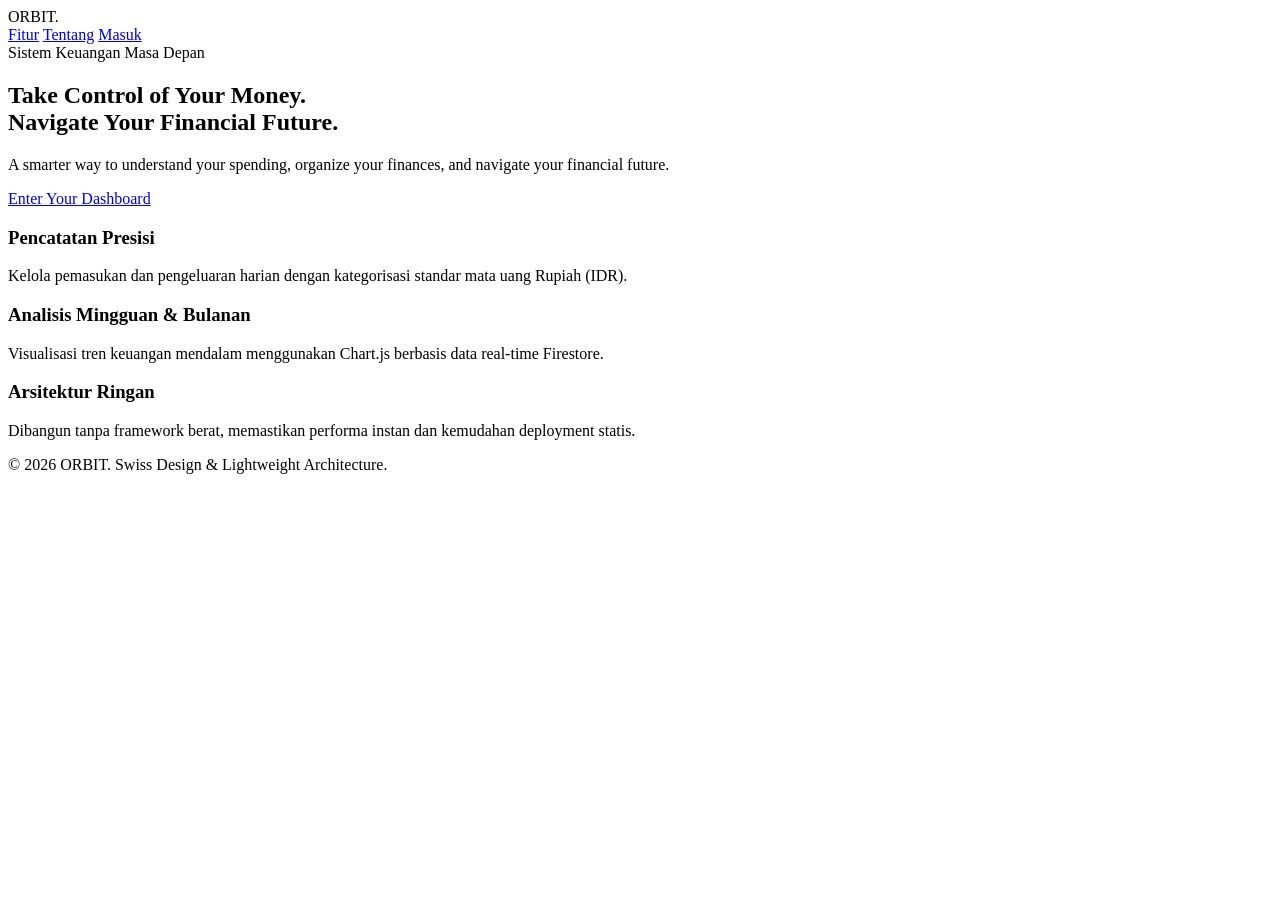
==== index.html @ c3184a57 "Add files via upload" ====
<!DOCTYPE html>
<html lang="id">
<head>
    <meta charset="UTF-8">
    <meta name="viewport" content="width=device-width, initial-scale=1.0">
    <title>ORBIT — Personal Finance Management System</title>
    <link rel="stylesheet" href="css/global.css">
    <link rel="stylesheet" href="css/landing.css">
    <link rel="stylesheet" href="css/responsive.css">
    <link rel="preconnect" href="https://fonts.googleapis.com">
    <link rel="preconnect" href="https://fonts.gstatic.com" crossorigin>
    <link href="https://fonts.googleapis.com/css2?family=Plus+Jakarta+Sans:wght@300;400;500;600;700&family=Space+Grotesk:wght@400;600;700&display=swap" rel="stylesheet">
</head>
<body class="landing-body">
    <div class="space-background">
        <div class="starfield"></div>
        <div class="nebula-glow"></div>
    </div>

    <header class="landing-header">
        <div class="logo">ORBIT<span>.</span></div>
        <nav class="landing-nav">
            <a href="#features">Fitur</a>
            <a href="#about">Tentang</a>
            <a href="dashboard.html" class="btn-secondary-glass">Masuk</a>
        </nav>
    </header>

    <main class="landing-main">
        <section class="hero-section">
            <div class="hero-container">
                <div class="badge-pill">Sistem Keuangan Masa Depan</div>
                <h1 class="hero-title">
                    Take Control of Your Money.<br>
                    Navigate Your Financial Future.
                </h1>
                <p class="hero-subtitle">
                    A smarter way to understand your spending, organize your finances, and navigate your financial future.
                </p>
                <div class="hero-actions">
                    <a href="dashboard.html" class="btn-primary-space">Enter Your Dashboard</a>
                </div>
            </div>
            
            <div class="hero-visual-container">
                <div class="astronaut-helmet-card">
                    <div class="cosmic-ring"></div>
                    <div class="glass-orb">
                        <div class="orb-inner"></div>
                    </div>
                </div>
            </div>
        </section>

        <section id="features" class="features-preview">
            <div class="feature-grid">
                <div class="feature-card">
                    <h3>Pencatatan Presisi</h3>
                    <p>Kelola pemasukan dan pengeluaran harian dengan kategorisasi standar mata uang Rupiah (IDR).</p>
                </div>
                <div class="feature-card">
                    <h3>Analisis Mingguan & Bulanan</h3>
                    <p>Visualisasi tren keuangan mendalam menggunakan Chart.js berbasis data real-time Firestore.</p>
                </div>
                <div class="feature-card">
                    <h3>Arsitektur Ringan</h3>
                    <p>Dibangun tanpa framework berat, memastikan performa instan dan kemudahan deployment statis.</p>
                </div>
            </div>
        </section>
    </main>

    <footer class="landing-footer">
        <p>&copy; 2026 ORBIT. Swiss Design & Lightweight Architecture.</p>
    </footer>
</body>
</html>
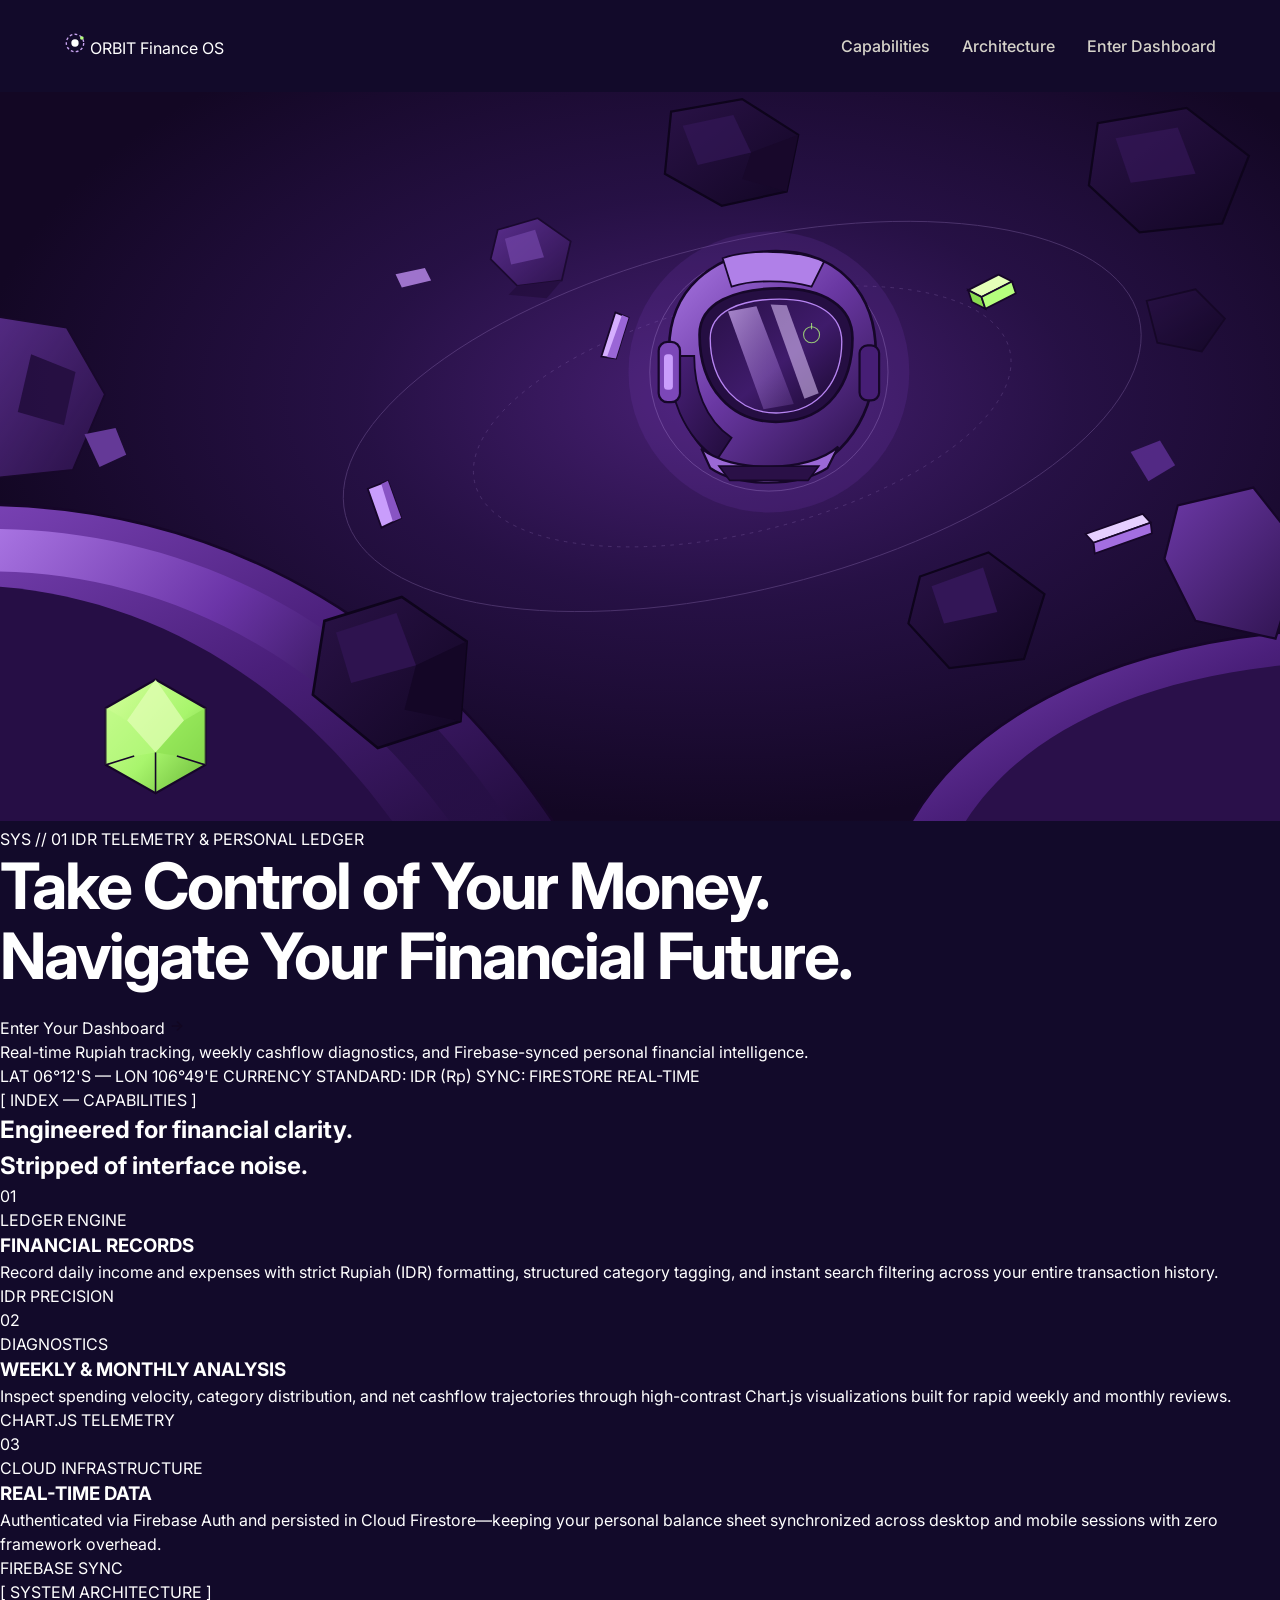
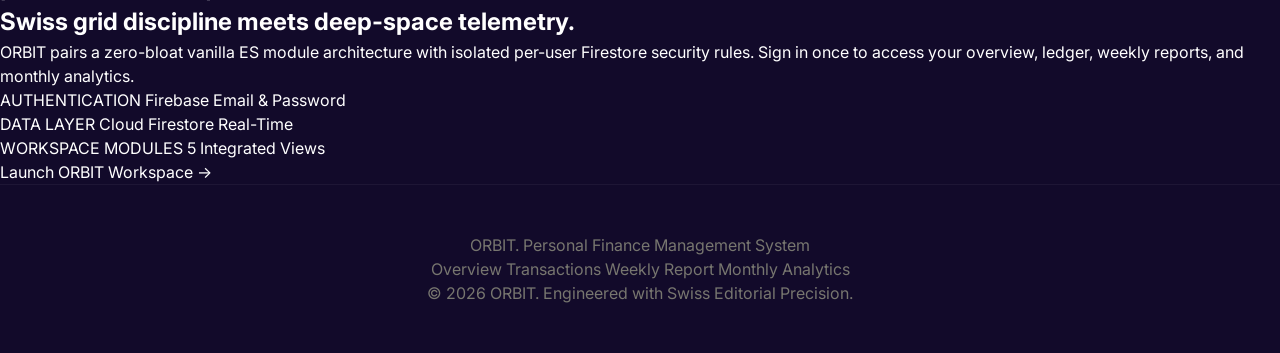
==== commit 71289531: "Add files via upload" ====
--- a/index.html
+++ b/index.html
@@ -9,69 +9,391 @@
     <link rel="stylesheet" href="css/responsive.css">
     <link rel="preconnect" href="https://fonts.googleapis.com">
     <link rel="preconnect" href="https://fonts.gstatic.com" crossorigin>
-    <link href="https://fonts.googleapis.com/css2?family=Plus+Jakarta+Sans:wght@300;400;500;600;700&family=Space+Grotesk:wght@400;600;700&display=swap" rel="stylesheet">
+    <link href="https://fonts.googleapis.com/css2?family=Inter:wght@400;500;600;700&family=JetBrains+Mono:wght@400;500;700&family=Space+Grotesk:wght@500;600;700&display=swap" rel="stylesheet">
 </head>
 <body class="landing-body">
-    <div class="space-background">
-        <div class="starfield"></div>
-        <div class="nebula-glow"></div>
-    </div>
-
+
+    <!-- Top Swiss Navigation Bar -->
     <header class="landing-header">
-        <div class="logo">ORBIT<span>.</span></div>
-        <nav class="landing-nav">
-            <a href="#features">Fitur</a>
-            <a href="#about">Tentang</a>
-            <a href="dashboard.html" class="btn-secondary-glass">Masuk</a>
+        <a href="index.html" class="brand-lockup" aria-label="ORBIT Home">
+            <svg class="brand-glyph" width="22" height="22" viewBox="0 0 24 24" fill="none" aria-hidden="true">
+                <circle cx="12" cy="12" r="9.5" stroke="#C8A5F0" stroke-width="1.5" stroke-dasharray="3 2.5"/>
+                <circle cx="12" cy="12" r="4" fill="#FFFFFF"/>
+                <circle cx="19.5" cy="6.5" r="2" fill="#B5FF7D"/>
+            </svg>
+            <span class="brand-name">ORBIT</span>
+            <span class="brand-descriptor">Finance OS</span>
+        </a>
+
+        <nav class="landing-nav" aria-label="Main Navigation">
+            <a href="#features" class="nav-link">Capabilities</a>
+            <a href="#architecture" class="nav-link">Architecture</a>
+            <a href="dashboard.html" class="btn-nav-solid">Enter Dashboard</a>
         </nav>
     </header>
 
     <main class="landing-main">
-        <section class="hero-section">
-            <div class="hero-container">
-                <div class="badge-pill">Sistem Keuangan Masa Depan</div>
-                <h1 class="hero-title">
-                    Take Control of Your Money.<br>
-                    Navigate Your Financial Future.
-                </h1>
-                <p class="hero-subtitle">
-                    A smarter way to understand your spending, organize your finances, and navigate your financial future.
-                </p>
-                <div class="hero-actions">
-                    <a href="dashboard.html" class="btn-primary-space">Enter Your Dashboard</a>
-                </div>
-            </div>
-            
-            <div class="hero-visual-container">
-                <div class="astronaut-helmet-card">
-                    <div class="cosmic-ring"></div>
-                    <div class="glass-orb">
-                        <div class="orb-inner"></div>
-                    </div>
+        <!-- HERO STAGE: Framed Cosmic Art Direction + Editorial Typography -->
+        <section class="hero-stage-wrapper" aria-labelledby="hero-heading">
+            <div class="hero-cosmic-canvas">
+                <!-- Atmospheric Grain & Vignette Overlay -->
+                <div class="cosmic-grain" aria-hidden="true"></div>
+                <div class="cosmic-lighting" aria-hidden="true"></div>
+
+                <!-- Bespoke Multi-Layered Space Illustration SVG -->
+                <svg class="cosmic-illustration" viewBox="0 0 1440 820" preserveAspectRatio="xMidYMid slice" aria-hidden="true">
+                    <defs>
+                        <radialGradient id="nebulaCore" cx="56%" cy="42%" r="58%">
+                            <stop offset="0%" stop-color="#4B2178" stop-opacity="0.95"/>
+                            <stop offset="48%" stop-color="#281147" stop-opacity="0.92"/>
+                            <stop offset="100%" stop-color="#130724" stop-opacity="1"/>
+                        </radialGradient>
+
+                        <linearGradient id="planetHorizon" x1="0%" y1="0%" x2="100%" y2="100%">
+                            <stop offset="0%" stop-color="#7C44B8"/>
+                            <stop offset="50%" stop-color="#4A1F7A"/>
+                            <stop offset="100%" stop-color="#1E0B38"/>
+                        </linearGradient>
+
+                        <linearGradient id="planetRim" x1="0%" y1="0%" x2="85%" y2="40%">
+                            <stop offset="0%" stop-color="#B985F2"/>
+                            <stop offset="55%" stop-color="#6F37AD"/>
+                            <stop offset="100%" stop-color="#260F45"/>
+                        </linearGradient>
+
+                        <linearGradient id="helmetShell" x1="15%" y1="10%" x2="85%" y2="90%">
+                            <stop offset="0%" stop-color="#9A68D4"/>
+                            <stop offset="45%" stop-color="#6A38A3"/>
+                            <stop offset="100%" stop-color="#351759"/>
+                        </linearGradient>
+
+                        <linearGradient id="helmetShadow" x1="0%" y1="0%" x2="100%" y2="100%">
+                            <stop offset="0%" stop-color="#4A217A"/>
+                            <stop offset="100%" stop-color="#210C3B"/>
+                        </linearGradient>
+
+                        <linearGradient id="visorGlass" x1="0%" y1="0%" x2="100%" y2="100%">
+                            <stop offset="0%" stop-color="#291047"/>
+                            <stop offset="55%" stop-color="#3F1B6B"/>
+                            <stop offset="100%" stop-color="#19082E"/>
+                        </linearGradient>
+
+                        <linearGradient id="visorReflection" x1="0%" y1="0%" x2="100%" y2="100%">
+                            <stop offset="0%" stop-color="#D7B5FC" stop-opacity="0.72"/>
+                            <stop offset="100%" stop-color="#9763D1" stop-opacity="0.22"/>
+                        </linearGradient>
+
+                        <linearGradient id="rockDark" x1="0%" y1="0%" x2="100%" y2="100%">
+                            <stop offset="0%" stop-color="#2A1247"/>
+                            <stop offset="100%" stop-color="#120624"/>
+                        </linearGradient>
+
+                        <linearGradient id="rockMid" x1="0%" y1="0%" x2="100%" y2="100%">
+                            <stop offset="0%" stop-color="#6D39A8"/>
+                            <stop offset="100%" stop-color="#2D124D"/>
+                        </linearGradient>
+
+                        <linearGradient id="acidCrystal" x1="0%" y1="0%" x2="100%" y2="100%">
+                            <stop offset="0%" stop-color="#D6FF9E"/>
+                            <stop offset="55%" stop-color="#A8F56C"/>
+                            <stop offset="100%" stop-color="#69B837"/>
+                        </linearGradient>
+                    </defs>
+
+                    <rect width="1440" height="820" fill="url(#nebulaCore)"/>
+
+                    <!-- Architectural Orbital Telemetry Arcs -->
+                    <g opacity="0.24" stroke="#C8A5F0" fill="none">
+                        <ellipse cx="835" cy="365" rx="460" ry="195" transform="rotate(-14 835 365)" stroke-width="1"/>
+                        <ellipse cx="835" cy="365" rx="310" ry="130" transform="rotate(-14 835 365)" stroke-width="0.8" stroke-dasharray="4 6"/>
+                    </g>
+
+                    <!-- Distant Atmospheric Crags & Floating Debris (Background Layer) -->
+                    <g opacity="0.75">
+                        <polygon points="-20,250 75,265 118,340 82,425 -15,435" fill="url(#rockMid)" stroke="#18082B" stroke-width="2"/>
+                        <polygon points="35,295 85,315 72,375 20,360" fill="#2B114A"/>
+                        <polygon points="95,385 130,378 142,408 112,422" fill="#7D49BA"/>
+
+                        <polygon points="560,155 605,142 642,168 632,212 582,218 552,188" fill="url(#rockMid)" stroke="#170729" stroke-width="2"/>
+                        <polygon points="568,165 602,155 612,186 575,194" fill="#8C58C9" opacity="0.7"/>
+                        <polygon points="582,218 632,212 615,232 572,228" fill="#230D3D"/>
+
+                        <polygon points="445,205 478,198 485,212 452,220" fill="#C794FA"/>
+
+                        <polygon points="1290,235 1345,222 1378,255 1352,292 1302,282" fill="url(#rockDark)" stroke="#120521" stroke-width="2"/>
+                        <polygon points="1272,405 1305,392 1322,420 1292,438" fill="#63329C"/>
+                    </g>
+
+                    <!-- Top Dark Asteroid Cluster -->
+                    <g>
+                        <polygon points="755,22 835,8 898,48 885,112 812,128 748,92" fill="url(#rockDark)" stroke="#0E041C" stroke-width="2.5"/>
+                        <polygon points="768,38 825,26 845,68 785,82" fill="#351759" opacity="0.65"/>
+                        <polygon points="845,68 898,48 885,112 835,98" fill="#18082B"/>
+
+                        <polygon points="1235,35 1335,18 1405,72 1375,148 1282,158 1225,105" fill="url(#rockDark)" stroke="#0E041C" stroke-width="2.5"/>
+                        <polygon points="1255,52 1325,40 1345,92 1272,102" fill="#37185C" opacity="0.6"/>
+                    </g>
+
+                    <!-- FOCAL POINT: Stylized Futuristic Astronaut Helmet -->
+                    <g class="helmet-focal-group" transform="translate(865, 315)">
+                        <circle cx="0" cy="0" r="158" fill="#7D42C2" opacity="0.16"/>
+                        <circle cx="0" cy="0" r="134" fill="none" stroke="#C8A5F0" stroke-width="1" opacity="0.3"/>
+
+                        <path d="M -112,-18 C -116,-92 -62,-136 8,-136 C 78,-136 124,-88 120,-12 C 117,56 76,116 4,118 C -68,120 -108,58 -112,-18 Z"
+                              fill="url(#helmetShell)" stroke="#160729" stroke-width="3"/>
+
+                        <path d="M -52,-128 C -25,-138 35,-138 62,-124 L 48,-96 C 20,-104 -18,-104 -42,-96 Z"
+                              fill="#B080E8" stroke="#160729" stroke-width="2"/>
+                        <path d="M -112,-18 C -114,26 -96,72 -58,98 L -42,74 C -72,54 -84,18 -84,-18 Z"
+                              fill="url(#helmetShadow)" stroke="#160729" stroke-width="2"/>
+
+                        <rect x="-124" y="-34" width="24" height="68" rx="10" fill="#7C47B8" stroke="#160729" stroke-width="2.5"/>
+                        <rect x="-118" y="-20" width="10" height="40" rx="4" fill="#C99DFC"/>
+                        <rect x="102" y="-30" width="22" height="62" rx="9" fill="#461E75" stroke="#160729" stroke-width="2.5"/>
+
+                        <path d="M -76,86 C -42,114 44,114 78,84 L 66,108 C 32,130 -34,130 -66,108 Z"
+                              fill="#9B69D6" stroke="#160729" stroke-width="2.5"/>
+                        <path d="M -56,106 L 56,106 L 44,122 L -44,122 Z"
+                              fill="#2A1047" stroke="#160729" stroke-width="2"/>
+
+                        <path d="M -78,-42 C -78,-78 -38,-94 12,-94 C 62,-94 94,-74 94,-38 C 94,12 68,54 12,56 C -44,58 -78,16 -78,-42 Z"
+                              fill="#250E42" stroke="#160729" stroke-width="3"/>
+
+                        <path d="M -66,-38 C -66,-68 -32,-82 12,-82 C 56,-82 82,-64 82,-34 C 82,8 58,44 12,46 C -34,48 -66,12 -66,-38 Z"
+                              fill="url(#visorGlass)" stroke="#B785F2" stroke-width="1.5"/>
+
+                        <polygon points="-46,-68 -14,-74 28,36 -6,42" fill="url(#visorReflection)"/>
+                        <polygon points="2,-76 20,-75 56,24 40,30" fill="#E3C8FF" opacity="0.55"/>
+
+                        <circle cx="48" cy="-42" r="9" fill="none" stroke="#B5FF7D" stroke-width="1.2" opacity="0.75"/>
+                        <line x1="48" y1="-55" x2="48" y2="-48" stroke="#B5FF7D" stroke-width="1.2" opacity="0.75"/>
+                    </g>
+
+                    <!-- Foreground Planetary Crater Rim -->
+                    <g>
+                        <path d="M -60,465 C 180,455 445,545 635,840 L -60,840 Z"
+                              fill="url(#planetHorizon)" stroke="#160629" stroke-width="3"/>
+                        <path d="M -40,492 C 175,484 415,568 585,840 L 520,840 C 355,605 145,532 -40,540 Z"
+                              fill="url(#planetRim)" opacity="0.85"/>
+                        <path d="M -60,555 C 125,550 315,635 455,840 L -60,840 Z"
+                              fill="#260E45"/>
+
+                        <polygon points="365,595 452,568 525,618 518,708 425,738 352,678"
+                                 fill="url(#rockDark)" stroke="#0E041C" stroke-width="3"/>
+                        <polygon points="378,608 446,586 468,645 395,665" fill="#2E134F"/>
+                        <polygon points="468,645 525,618 518,708 455,695" fill="#140626"/>
+
+                        <path d="M 1015,840 C 1075,715 1235,620 1480,605 L 1480,840 Z"
+                              fill="url(#planetHorizon)" stroke="#160629" stroke-width="3"/>
+                        <path d="M 1075,840 C 1130,735 1265,655 1480,642 L 1480,840 Z"
+                              fill="#2A104A"/>
+                        <polygon points="1035,545 1112,518 1175,565 1152,638 1068,648 1022,598"
+                                 fill="url(#rockDark)" stroke="#0E041C" stroke-width="2.5"/>
+                        <polygon points="1048,556 1106,535 1122,585 1062,598" fill="#331657"/>
+                        <polygon points="1325,465 1410,445 1465,515 1435,615 1345,595 1310,525"
+                                 fill="url(#rockMid)" stroke="#160629" stroke-width="2.5"/>
+                    </g>
+
+                    <!-- Floating Geometric Prisms & Acid-Lime Data Minerals -->
+                    <g>
+                        <g transform="translate(175, 725)">
+                            <polygon points="0,-64 56,-32 56,32 0,64 -56,32 -56,-32"
+                                     fill="url(#acidCrystal)" stroke="#160629" stroke-width="2.5"/>
+                            <polygon points="0,-64 32,-18 0,18 -32,-18" fill="#E4FFB8" opacity="0.7"/>
+                            <polygon points="32,-18 56,-32 56,32 24,22 0,18" fill="#8CE051" opacity="0.65"/>
+                            <polygon points="-32,-18 0,18 -24,22 -56,32 -56,-32" fill="#B9FA82" opacity="0.5"/>
+                            <line x1="0" y1="18" x2="0" y2="64" stroke="#160629" stroke-width="1.8"/>
+                            <line x1="24" y1="22" x2="56" y2="32" stroke="#160629" stroke-width="1.8"/>
+                            <line x1="-24" y1="22" x2="-56" y2="32" stroke="#160629" stroke-width="1.8"/>
+                        </g>
+
+                        <g transform="translate(1115, 225) rotate(-18)">
+                            <polygon points="-24,-10 14,-16 26,-4 -12,2" fill="#E4FFB8" stroke="#160629" stroke-width="2"/>
+                            <polygon points="-24,-10 -12,2 -12,16 -24,4" fill="#89DB4F" stroke="#160629" stroke-width="2"/>
+                            <polygon points="-12,2 26,-4 26,10 -12,16" fill="#B5FF7D" stroke="#160629" stroke-width="2"/>
+                        </g>
+
+                        <g transform="translate(690, 275) rotate(22)">
+                            <polygon points="-8,-26 8,-26 12,22 -4,26" fill="#D5AEFF" stroke="#160629" stroke-width="2"/>
+                            <polygon points="0,-26 8,-26 12,22 2,24" fill="#9A66D6"/>
+                        </g>
+
+                        <g transform="translate(432, 465) rotate(-12)">
+                            <polygon points="-14,-22 10,-26 16,18 -8,24" fill="#C99DFC" stroke="#160629" stroke-width="2"/>
+                            <polygon points="2,-24 10,-26 16,18 6,20" fill="#8854C4"/>
+                        </g>
+
+                        <g transform="translate(1258, 495) rotate(-16)">
+                            <polygon points="-36,-8 32,-12 38,0 -30,4" fill="#E6CFFF" stroke="#160629" stroke-width="2"/>
+                            <polygon points="-30,4 38,0 36,12 -32,16" fill="#A36EE0" stroke="#160629" stroke-width="2"/>
+                        </g>
+                    </g>
+                </svg>
+
+                <!-- Editorial Swiss Typography & CTA Layer -->
+                <div class="hero-content-layer">
+                    <div class="hero-meta-bar">
+                        <span class="meta-code">SYS // 01</span>
+                        <span class="meta-divider"></span>
+                        <span class="meta-label">IDR TELEMETRY &amp; PERSONAL LEDGER</span>
+                    </div>
+
+                    <h1 id="hero-heading" class="hero-title">
+                        Take Control of Your Money.<br>
+                        Navigate Your Financial Future.
+                    </h1>
+
+                    <div class="hero-cta-row">
+                        <a href="dashboard.html" class="btn-mission-cta">
+                            <span>Enter Your Dashboard</span>
+                            <span class="cta-icon-circle" aria-hidden="true">
+                                <svg width="16" height="16" viewBox="0 0 16 16" fill="none">
+                                    <path d="M3.5 8H12.5M12.5 8L8.5 4M12.5 8L8.5 12" stroke="#120722" stroke-width="1.75" stroke-linecap="round" stroke-linejoin="round"/>
+                                </svg>
+                            </span>
+                        </a>
+                        <p class="hero-subnote">
+                            Real-time Rupiah tracking, weekly cashflow diagnostics, and Firebase-synced personal financial intelligence.
+                        </p>
+                    </div>
+                </div>
+
+                <!-- Bottom Technical Coordinate Strip -->
+                <div class="hero-bottom-telemetry" aria-hidden="true">
+                    <span>LAT 06°12'S — LON 106°49'E</span>
+                    <span>CURRENCY STANDARD: IDR (Rp)</span>
+                    <span>SYNC: FIRESTORE REAL-TIME</span>
                 </div>
             </div>
         </section>
 
-        <section id="features" class="features-preview">
-            <div class="feature-grid">
-                <div class="feature-card">
-                    <h3>Pencatatan Presisi</h3>
-                    <p>Kelola pemasukan dan pengeluaran harian dengan kategorisasi standar mata uang Rupiah (IDR).</p>
-                </div>
-                <div class="feature-card">
-                    <h3>Analisis Mingguan & Bulanan</h3>
-                    <p>Visualisasi tren keuangan mendalam menggunakan Chart.js berbasis data real-time Firestore.</p>
-                </div>
-                <div class="feature-card">
-                    <h3>Arsitektur Ringan</h3>
-                    <p>Dibangun tanpa framework berat, memastikan performa instan dan kemudahan deployment statis.</p>
+        <!-- EDITORIAL SWISS SPECIFICATION SECTION (Asymmetric 12-Column Grid) -->
+        <section id="features" class="editorial-section" aria-labelledby="features-heading">
+            <div class="section-grid-header">
+                <div class="section-index-col">
+                    <span class="mono-tag">[ INDEX — CAPABILITIES ]</span>
+                </div>
+                <div class="section-title-col">
+                    <h2 id="features-heading" class="editorial-heading">
+                        Engineered for financial clarity.<br>
+                        Stripped of interface noise.
+                    </h2>
+                </div>
+            </div>
+
+            <div class="editorial-divider"></div>
+
+            <div class="editorial-feature-list">
+                <!-- Feature 01 -->
+                <article class="editorial-row">
+                    <div class="row-number">01</div>
+                    <div class="row-title-block">
+                        <span class="row-kicker">LEDGER ENGINE</span>
+                        <h3 class="row-title">FINANCIAL RECORDS</h3>
+                    </div>
+                    <div class="row-body">
+                        <p>
+                            Record daily income and expenses with strict Rupiah (IDR) formatting, structured category tagging, and instant search filtering across your entire transaction history.
+                        </p>
+                    </div>
+                    <div class="row-meta">
+                        <span class="spec-pill">IDR PRECISION</span>
+                    </div>
+                </article>
+
+                <div class="editorial-divider"></div>
+
+                <!-- Feature 02 -->
+                <article class="editorial-row">
+                    <div class="row-number">02</div>
+                    <div class="row-title-block">
+                        <span class="row-kicker">DIAGNOSTICS</span>
+                        <h3 class="row-title">WEEKLY &amp; MONTHLY ANALYSIS</h3>
+                    </div>
+                    <div class="row-body">
+                        <p>
+                            Inspect spending velocity, category distribution, and net cashflow trajectories through high-contrast Chart.js visualizations built for rapid weekly and monthly reviews.
+                        </p>
+                    </div>
+                    <div class="row-meta">
+                        <span class="spec-pill">CHART.JS TELEMETRY</span>
+                    </div>
+                </article>
+
+                <div class="editorial-divider"></div>
+
+                <!-- Feature 03 -->
+                <article class="editorial-row">
+                    <div class="row-number">03</div>
+                    <div class="row-title-block">
+                        <span class="row-kicker">CLOUD INFRASTRUCTURE</span>
+                        <h3 class="row-title">REAL-TIME DATA</h3>
+                    </div>
+                    <div class="row-body">
+                        <p>
+                            Authenticated via Firebase Auth and persisted in Cloud Firestore—keeping your personal balance sheet synchronized across desktop and mobile sessions with zero framework overhead.
+                        </p>
+                    </div>
+                  <div class="row-meta">
+                        <span class="spec-pill">FIREBASE SYNC</span>
+                    </div>
+                </article>
+            </div>
+        </section>
+
+        <!-- ASYMMETRIC SYSTEM ARCHITECTURE & ACTION BAND -->
+        <section id="architecture" class="architecture-band" aria-labelledby="arch-heading">
+            <div class="arch-grid">
+                <div class="arch-left">
+                    <span class="mono-tag">[ SYSTEM ARCHITECTURE ]</span>
+                    <h2 id="arch-heading" class="arch-title">
+                        Swiss grid discipline meets deep-space telemetry.
+                    </h2>
+                </div>
+                <div class="arch-right">
+                    <p class="arch-copy">
+                        ORBIT pairs a zero-bloat vanilla ES module architecture with isolated per-user Firestore security rules. Sign in once to access your overview, ledger, weekly reports, and monthly analytics.
+                    </p>
+                    <div class="arch-specs">
+                        <div class="arch-spec-item">
+                            <span class="spec-label">AUTHENTICATION</span>
+                            <span class="spec-val">Firebase Email &amp; Password</span>
+                        </div>
+                        <div class="arch-spec-item">
+                            <span class="spec-label">DATA LAYER</span>
+                            <span class="spec-val">Cloud Firestore Real-Time</span>
+                        </div>
+                        <div class="arch-spec-item">
+                            <span class="spec-label">WORKSPACE MODULES</span>
+                            <span class="spec-val">5 Integrated Views</span>
+                        </div>
+                    </div>
+                    <div class="arch-cta-wrap">
+                        <a href="dashboard.html" class="btn-arch-launch">Launch ORBIT Workspace &rarr;</a>
+                    </div>
                 </div>
             </div>
         </section>
     </main>
 
+    <!-- Editorial Footer -->
     <footer class="landing-footer">
-        <p>&copy; 2026 ORBIT. Swiss Design & Lightweight Architecture.</p>
+        <div class="footer-inner">
+            <div class="footer-brand">
+                <span class="brand-name">ORBIT<span>.</span></span>
+                <span class="footer-sub">Personal Finance Management System</span>
+            </div>
+            <div class="footer-links">
+                <a href="dashboard.html">Overview</a>
+                <a href="transactions.html">Transactions</a>
+                <a href="reports.html">Weekly Report</a>
+                <a href="analytics.html">Monthly Analytics</a>
+            </div>
+            <div class="footer-copy">
+                &copy; 2026 ORBIT. Engineered with Swiss Editorial Precision.
+            </div>
+        </div>
     </footer>
 </body>
-</html>+</html>
+      
--- a/css/global.css
+++ b/css/global.css
@@ -0,0 +1,36 @@
+:root {
+  --bg-color: #F3F1EA;
+  --primary-text: #171717;
+  --secondary-text: #77766F;
+  --deep-purple: #54277D;
+  --lavender: #C8A5F0;
+  --border-color: #D5D2C9;
+  --accent-red: #A52B27;
+  --accent-green: #2B7D4F;
+  --white: #FFFFFF;
+  --font-sans: 'Inter', system-ui, -apple-system, sans-serif;
+  --font-mono: 'JetBrains Mono', monospace;
+}
+
+* {
+  box-sizing: border-box;
+  margin: 0;
+  padding: 0;
+}
+
+body {
+  font-family: var(--font-sans);
+  background-color: var(--bg-color);
+  color: var(--primary-text);
+  line-height: 1.5;
+  -webkit-font-smoothing: antialiased;
+}
+
+a {
+  text-decoration: none;
+  color: inherit;
+}
+
+ul {
+  list-style: none;
+}
--- a/css/landing.css
+++ b/css/landing.css
@@ -0,0 +1,202 @@
+.landing-body {
+  background-color: #120A2A;
+  color: #FFFFFF;
+  overflow-x: hidden;
+  position: relative;
+}
+
+.space-background {
+  position: fixed;
+  top: 0;
+  left: 0;
+  width: 100vw;
+  height: 100vh;
+  z-index: -1;
+  background: radial-gradient(circle at 50% 20%, #2D1556 0%, #120A2A 70%);
+}
+
+.starfield {
+  position: absolute;
+  width: 100%;
+  height: 100%;
+  background-image: radial-gradient(white 1px, transparent 0);
+  background-size: 50px 50px;
+  opacity: 0.15;
+}
+
+.landing-header {
+  display: flex;
+  justify-content: space-between;
+  align-items: center;
+  padding: 2rem 5%;
+  max-width: 1400px;
+  margin: 0 auto;
+}
+
+.logo {
+  font-family: var(--font-mono);
+  font-size: 1.75rem;
+  font-weight: 700;
+  letter-spacing: -1px;
+}
+
+.logo span {
+  color: var(--lavender);
+}
+
+.landing-nav {
+  display: flex;
+  gap: 2rem;
+  align-items: center;
+}
+
+.landing-nav a {
+  color: #D5D2C9;
+  font-weight: 500;
+  transition: color 0.2s;
+}
+
+.landing-nav a:hover {
+  color: #FFFFFF;
+}
+
+.btn-secondary-glass {
+  background: rgba(255, 255, 255, 0.05);
+  border: 1px solid rgba(255, 255, 255, 0.2);
+  padding: 0.6rem 1.2rem;
+  border-radius: 4px;
+  color: #FFFFFF;
+  backdrop-filter: blur(10px);
+  transition: all 0.2s;
+}
+
+.btn-secondary-glass:hover {
+  background: rgba(255, 255, 255, 0.15);
+}
+
+.hero-section {
+  display: flex;
+  flex-direction: column;
+  align-items: center;
+  text-align: center;
+  padding: 6rem 1rem;
+  max-width: 900px;
+  margin: 0 auto;
+}
+
+.badge-pill {
+  background: rgba(200, 165, 240, 0.1);
+  border: 1px solid rgba(200, 165, 240, 0.3);
+  color: var(--lavender);
+  padding: 0.4rem 1rem;
+  border-radius: 50px;
+  font-size: 0.85rem;
+  font-weight: 600;
+  margin-bottom: 1.5rem;
+  text-transform: uppercase;
+  letter-spacing: 1px;
+}
+
+.hero-title {
+  font-size: clamp(2.5rem, 5vw, 4.5rem);
+  font-weight: 700;
+  line-height: 1.1;
+  margin-bottom: 1.5rem;
+  letter-spacing: -2px;
+}
+
+.hero-subtitle {
+  font-size: 1.2rem;
+  color: #B5B3A9;
+  max-width: 600px;
+  margin-bottom: 2.5rem;
+}
+
+.btn-primary-space {
+  background: var(--lavender);
+  color: #120A2A;
+  padding: 1rem 2.5rem;
+  border-radius: 6px;
+  font-weight: 700;
+  font-size: 1rem;
+  transition: transform 0.2s, box-shadow 0.2s;
+  box-shadow: 0 0 30px rgba(200, 165, 240, 0.3);
+}
+
+.btn-primary-space:hover {
+  transform: translateY(-2px);
+  box-shadow: 0 0 40px rgba(200, 165, 240, 0.5);
+}
+
+.hero-visual-container {
+  margin-top: 4rem;
+  position: relative;
+  display: flex;
+  justify-content: center;
+  align-items: center;
+}
+
+.astronaut-helmet-card {
+  width: 240px;
+  height: 240px;
+  border-radius: 50%;
+  background: radial-gradient(circle at 30% 30%, #54277D, #120A2A);
+  border: 1px solid rgba(200, 165, 240, 0.4);
+  box-shadow: 0 0 60px rgba(84, 39, 125, 0.5);
+  display: flex;
+  justify-content: center;
+  align-items: center;
+  position: relative;
+}
+
+.cosmic-ring {
+  position: absolute;
+  width: 320px;
+  height: 320px;
+  border: 1px dashed rgba(200, 165, 240, 0.25);
+  border-radius: 50%;
+  animation: rotateRing 30s linear infinite;
+}
+
+@keyframes rotateRing {
+  from { transform: rotate(0deg); }
+  to { transform: rotate(360deg); }
+}
+
+.features-preview {
+  max-width: 1200px;
+  margin: 0 auto 6rem auto;
+  padding: 0 2rem;
+}
+
+.feature-grid {
+  display: grid;
+  grid-template-columns: repeat(auto-fit, minmax(300px, 1fr));
+  gap: 2rem;
+}
+
+.feature-card {
+  background: rgba(255, 255, 255, 0.02);
+  border: 1px solid rgba(213, 210, 201, 0.1);
+  padding: 2rem;
+  border-radius: 8px;
+  backdrop-filter: blur(10px);
+}
+
+.feature-card h3 {
+  font-size: 1.25rem;
+  margin-bottom: 0.75rem;
+  color: #FFFFFF;
+}
+
+.feature-card p {
+  color: #B5B3A9;
+  font-size: 0.95rem;
+}
+
+.landing-footer {
+  text-align: center;
+  padding: 3rem;
+  color: #77766F;
+  border-top: 1px solid rgba(255, 255, 255, 0.05);
+}
--- a/css/responsive.css
+++ b/css/responsive.css
@@ -0,0 +1,23 @@
+@media (max-width: 1024px) {
+  .dashboard-grid {
+    grid-template-columns: 1fr;
+  }
+}
+
+@media (max-width: 768px) {
+  .sidebar {
+    width: 70px;
+    padding: 1rem 0.5rem;
+  }
+  .sidebar-brand h2, .version-tag, .nav-item span, .sidebar-footer {
+    display: none;
+  }
+  .main-content {
+    margin-left: 70px;
+    max-width: calc(100vw - 70px);
+    padding: 1.5rem 1rem;
+  }
+  .filter-group {
+    flex-direction: column;
+  }
+}
